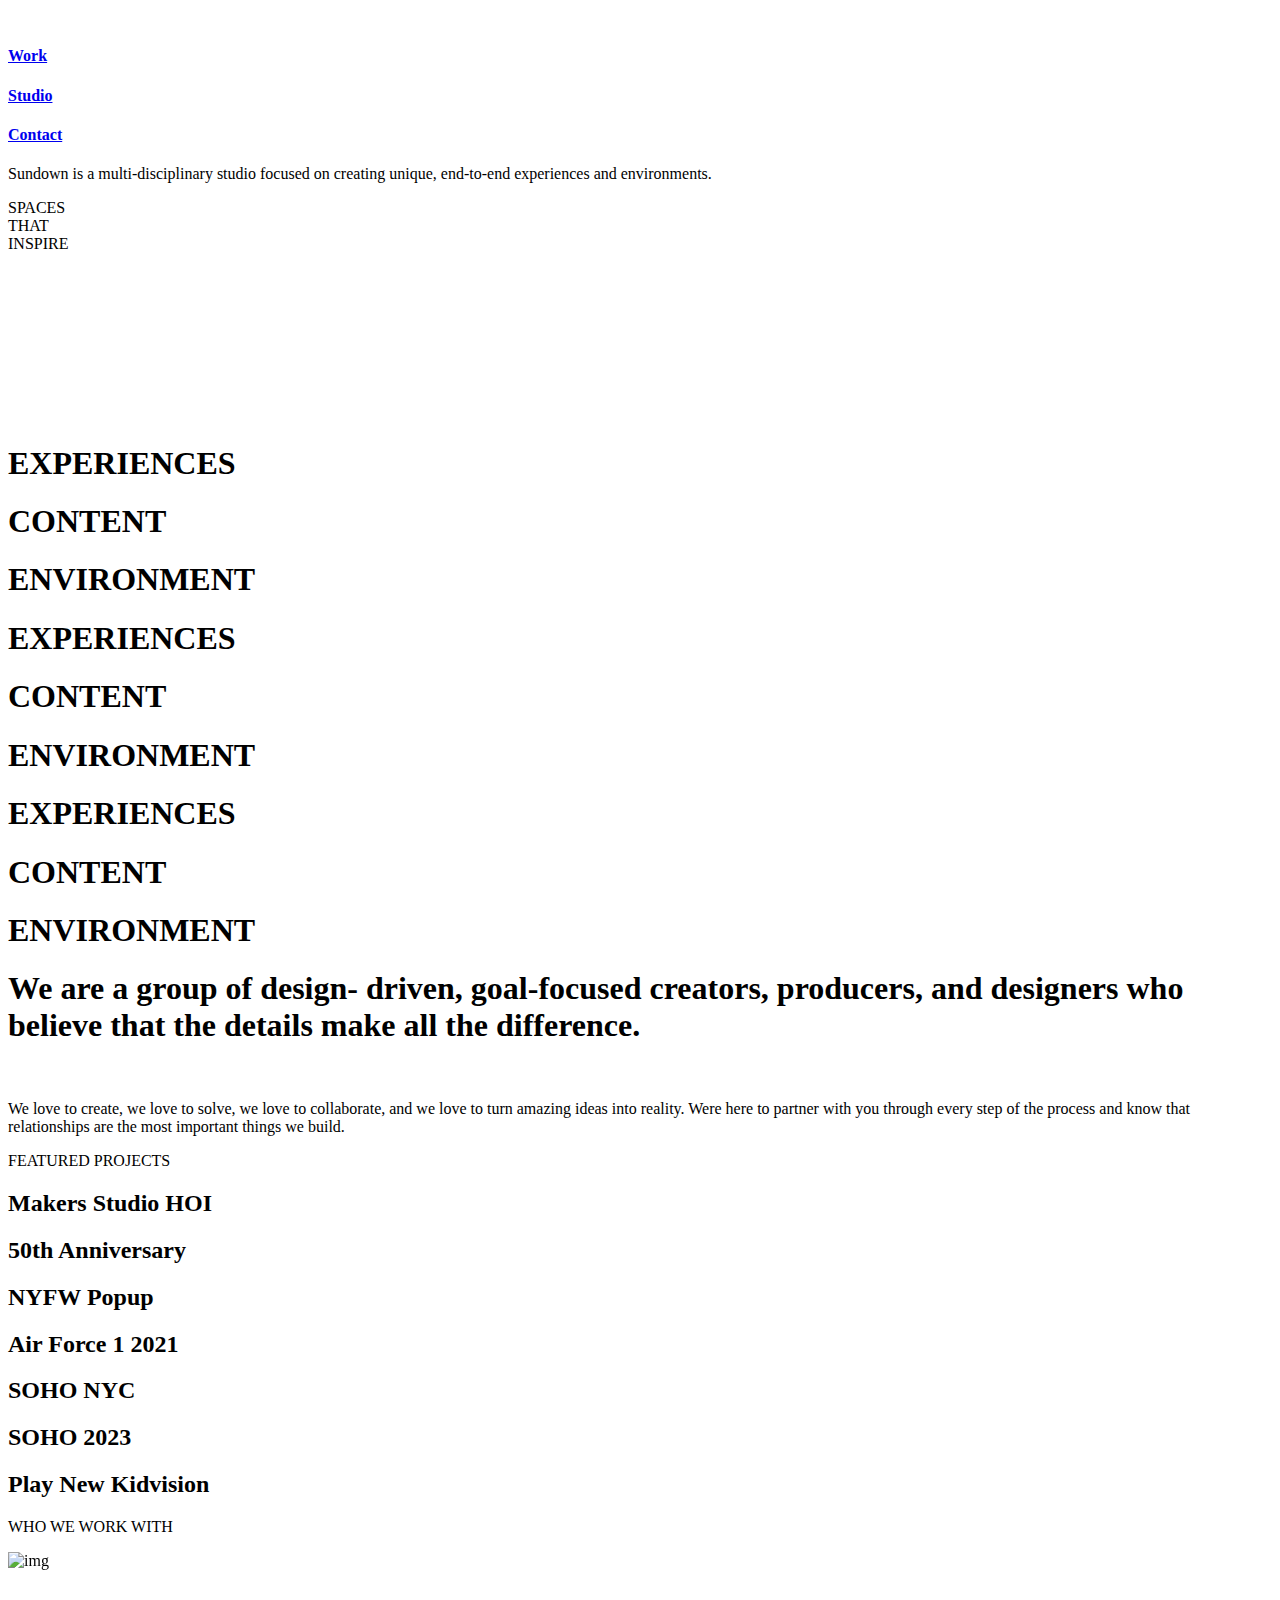
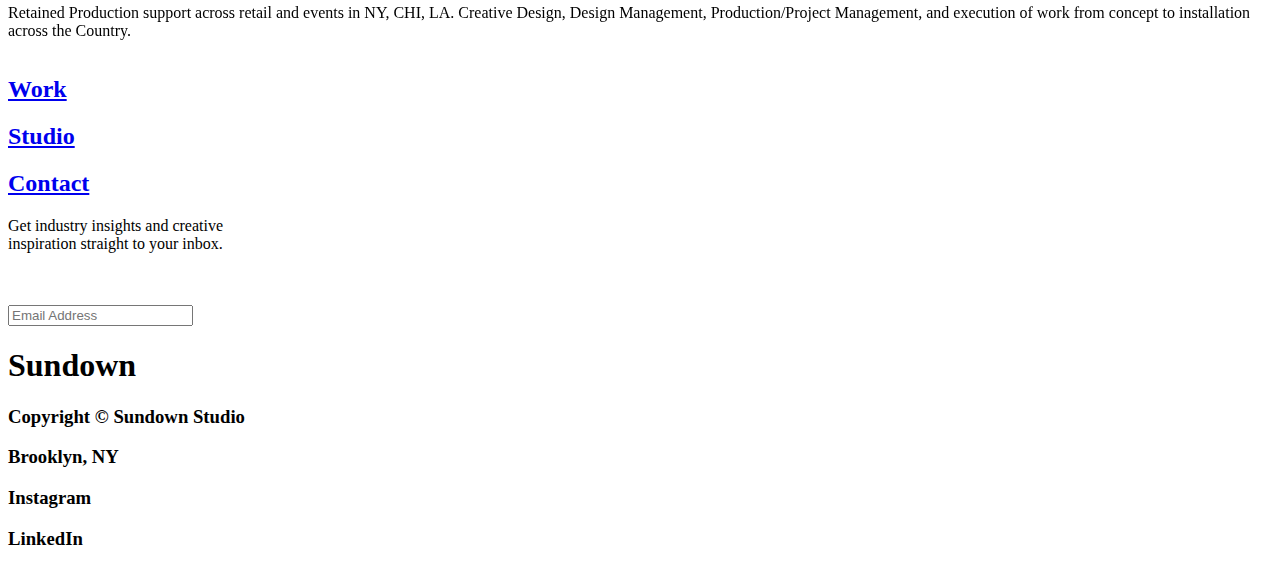
==== index.html @ d58719a7 "video update" ====
<!DOCTYPE html>
<html lang="en">
<head>
    <meta charset="UTF-8">
    <meta name="viewport" content="width=device-width, initial-scale=1.0">
    <title>Project Sunrise</title>
    <link rel="shortcut icon" href="/media/web-logo.webp" type="image/x-icon">
    <link rel="stylesheet" href="https://cdn.jsdelivr.net/npm/locomotive-scroll@3.5.4/dist/locomotive-scroll.css">
    <link rel="stylesheet" href="https://cdn.jsdelivr.net/npm/swiper@11/swiper-bundle.min.css"
/>
    <link rel="stylesheet" href="style.css">
</head>
<body>
    <div id="fixed-image"></div>
    <div id="main">
        <!-- nav bar -->
        <div id="page1">
            <div id="nav">
                <img src="https://assets-global.website-files.com/64d3dd9edfb41666c35b15b7/64d3dd9edfb41666c35b15c2_Sundown%20logo.svg" alt="">
                <div id="nav-links">
                    <h4><a href="#">Work</a></h4>
                    <h4><a href="#">Studio</a></h4>
                    <h4><a href="#">Contact</a></h4>
                </div>
            </div>
            <!-- center part -->
            <div id="center">
                <div id="left">
                    <p>Sundown is a multi-disciplinary studio focused on creating unique, end-to-end experiences and environments.</p>
                </div>
                <div id="right">
                    <p>SPACES <br>
                    THAT <br>
                    INSPIRE</p>
                </div>
            </div>
            <div id="video">
                <video src="media/video (2).mp4" autoplay loop muted></video></video>
            </div>
            <div id="hero-shape">
                <div id="hero1"></div>
                <div id="hero2"></div>
                <div id="hero3"></div>
                <div id="hero-ex"></div>
            </div>
        </div>
        <div class="page2">
            <div class="moving-text">
                <div class="cont">
                    <h1>EXPERIENCES</h1>
                    <div class="gola"></div>
                    <h1>CONTENT</h1>
                    <div class="gola"></div>
                    <h1>ENVIRONMENT</h1>
                    <div class="gola"></div>
                </div>
                <div class="cont">
                    <h1>EXPERIENCES</h1>
                    <div class="gola"></div>
                    <h1>CONTENT</h1>
                    <div class="gola"></div>
                    <h1>ENVIRONMENT</h1>
                    <div class="gola"></div>
                </div>
                <div class="cont">
                    <h1>EXPERIENCES</h1>
                    <div class="gola"></div>
                    <h1>CONTENT</h1>
                    <div class="gola"></div>
                    <h1>ENVIRONMENT</h1>
                    <div class="gola"></div>
                </div>
            </div>
            <div class="page2-bottom">
                <h1>We are a group of design- driven, goal-focused creators, producers, and designers who believe that the details make all the difference.</h1>
                <div class="page2-bottom2">
                    <img src="media/image.webp" alt="">
                    <p>We love to create, we love to solve, we love to collaborate, and we love to turn amazing ideas into reality. Were here to partner with you through every step of the process and know that relationships are the most important things we build.</p>
                </div>
            </div>
            <div id="hero-shape2">
                        <div id="hero1"></div>
                        <div id="hero2"></div>
                        <div id="hero3"></div>
                        <!-- <div id="hero-ex"></div> -->
            </div>
        </div>
        <div id="page3">
            <div class="title2">
                <div id="circle"></div>
                <p>FEATURED PROJECTS</p>
            </div>
            <!-- projects container -->
            <div id="elem-container">
                <div id="elem1" class="elem"
                    data-image="https://images.unsplash.com/photo-1701001308648-7b731a52b8d7?w=500&auto=format&fit=crop&q=60&ixlib=rb-4.0.3&ixid=M3wxMjA3fDB8MHxlZGl0b3JpYWwtZmVlZHwxNHx8fGVufDB8fHx8fA%3D%3D">
                    <div class="overlay"></div>
                    <h2>Makers Studio HOI</h2>
                </div>
                <div class="elem"
                    data-image="https://images.unsplash.com/photo-1700975928909-da4a46227a47?w=500&auto=format&fit=crop&q=60&ixlib=rb-4.0.3&ixid=M3wxMjA3fDB8MHxlZGl0b3JpYWwtZmVlZHw0fHx8ZW58MHx8fHx8">
                    <div class="overlay"></div>
                    <h2>50th Anniversary</h2>
                </div>
                <div class="elem"
                    data-image="https://images.unsplash.com/photo-1701077137611-9be394bf62f0?w=500&auto=format&fit=crop&q=60&ixlib=rb-4.0.3&ixid=M3wxMjA3fDB8MHxlZGl0b3JpYWwtZmVlZHwyMHx8fGVufDB8fHx8fA%3D%3D">
                    <div class="overlay"></div>
                    <h2>NYFW Popup</h2>
                </div>
                <div class="elem"
                    data-image="https://images.unsplash.com/photo-1701014159309-4a8b84faadfe?w=500&auto=format&fit=crop&q=60&ixlib=rb-4.0.3&ixid=M3wxMjA3fDB8MHxlZGl0b3JpYWwtZmVlZHwxOXx8fGVufDB8fHx8fA%3D%3D">
                    <div class="overlay"></div>
                    <h2>Air Force 1 2021</h2>
                </div>
                <div class="elem"
                    data-image="https://images.unsplash.com/photo-1700924546093-f914fd5b8814?w=500&auto=format&fit=crop&q=60&ixlib=rb-4.0.3&ixid=M3wxMjA3fDB8MHxlZGl0b3JpYWwtZmVlZHwyOHx8fGVufDB8fHx8fA%3D%3D">
                    <div class="overlay"></div>
                    <h2>SOHO NYC</h2>
                </div>
                <div class="elem"
                    data-image="https://images.unsplash.com/photo-1700601437860-e66da79cf6d2?w=500&auto=format&fit=crop&q=60&ixlib=rb-4.0.3&ixid=M3wxMjA3fDB8MHxlZGl0b3JpYWwtZmVlZHw1OXx8fGVufDB8fHx8fA%3D%3D">
                    <div class="overlay"></div>
                    <h2>SOHO 2023</h2>
                </div>
                <div class="elem"
                    data-image="https://images.unsplash.com/photo-1700769025506-6c3dcb9ec9b7?w=500&auto=format&fit=crop&q=60&ixlib=rb-4.0.3&ixid=M3wxMjA3fDB8MHxlZGl0b3JpYWwtZmVlZHw2OXx8fGVufDB8fHx8fA%3D%3D">
                    <div class="overlay"></div>
                    <h2>Play New Kidvision</h2>
                </div>
            </div>
        </div>
        <div id="page4">
            <div class="title2">
                <div id="circle"></div>
                <p>WHO WE WORK WITH</p>
            </div>
            <div class="swiper mySwiper">
                <div class="swiper-wrapper">
                    <div class="swiper-slide"><img src="https://assets-global.website-files.com/64d3dd9edfb41666c35b15d4/64d3dd9edfb41666c35b15ff_Nike.svg" alt="img">
                        <br> <br>
                    <p>Retained Production support across retail and events in NY, CHI, LA. Creative Design, Design Management, Production/Project Management, and execution of work from concept to installation across the Country.</p></div>

                    <div class="swiper-slide"><img src="https://assets-global.website-files.com/64d3dd9edfb41666c35b15d4/64d3dd9edfb41666c35b1600_Converse.svg" alt="img">
                        <br><br>
                    <p>Creative Concepting, Design, Design Management, Project Management, and execution of work from concept to installation across the Country. Cross functional communication and management of third party partners.</p></div>

                    <div class="swiper-slide"><img src="https://assets-global.website-files.com/64d3dd9edfb41666c35b15d4/64d3dd9edfb41666c35b15fd_Arc%E2%80%99teryx.svg" alt="img">
                        <br><br>
                    <p>Production and design along with install oversight and execution support for the SoHo store opening on Broadway St, New York. Also working on creative and production work for a new store opening in Glendale, California.</p></div>

                    <div class="swiper-slide"><img src="https://assets-global.website-files.com/64d3dd9edfb41666c35b15d4/64d3dd9edfb41666c35b15fe_Hunter.svg" alt="img">
                    <p>Design and Production partner for Hunter Holiday 2022 Pop-in at Nordstrom 57th St, New York, including activations in Women’s, Men’s and Kid’s zones. Thirty-five (35) additional smaller take-downs in Nordstrom stores across the US. Concept design for Holiday boot customization events in stores across winter 2022.</p></div>

                    <div class="swiper-slide"><img src="https://assets-global.website-files.com/64d3dd9edfb41666c35b15d4/64d3dd9edfb41666c35b1601_MediaLink.svg" alt="img">
                    <p>Creative, Design, and Production Partner for 2023 CES. Scope Included creation of Branding Identity, Assets, and Digital Content, Design, Production design, Production oversight and Installation of client activations for IBM, Delta, Instacart, and more.</p></div>

                    <div class="swiper-slide"><img src="https://assets-global.website-files.com/64d3dd9edfb41666c35b15d4/64d3dd9edfb41666c35b1602_AfterPay.svg" alt="img">
                    <p>Creative, Design, and Production Partner for 2022 NY Fashion Week Pop-Up space. In Partnership with B-Reel scope including creation of Final Design, Design Assets, 3D Renders, Production design, Production/Partner oversight and creation of a two (2) story pop-up for Afterpay’s clients such as Crocs, JD Sports, Container Store, & Revolve.</p></div>
                </div>
            </div>
        </div>
        <div id="page5">
        </div>
        <div id="full-scr">
            <div id="full-div1">
            </div>
        </div>
    </div>
    <div id="footer">
        <div id="hero-shape3">
                        <div id="hero1"></div>
                        <div id="hero2"></div>
                        <div id="hero3"></div>
                        <div id="hero-ex"></div>
        </div>
        <div id="footer-top">
            <div>
                <h2><a href="#">Work</a></h2>
                <h2><a href="#">Studio</a></h2>
                <h2><a href="#">Contact</a></h2>
            </div>
            <div id="input-mail">
                <p>Get industry insights and creative <br>
                     inspiration straight to your inbox.</p>
                     <br><br>
                     <input type="email" name="" id="" placeholder="Email Address">
            </div>
        </div>
        <h1>Sundown</h1>
        <div id="footer-bottom">
            <h3>Copyright © Sundown Studio</h3>
            <h3> Brooklyn, NY</h3>
            <h3>Instagram</h3>
            <h3>LinkedIn</h3>
        </div>
    </div>
    <!-- locomative -->
    <script src="https://cdn.jsdelivr.net/npm/locomotive-scroll@3.5.4/dist/locomotive-scroll.js"></script>
    <!-- gsap -->
    <script src="https://cdnjs.cloudflare.com/ajax/libs/gsap/3.12.5/gsap.min.js" integrity="sha512-7eHRwcbYkK4d9g/6tD/mhkf++eoTHwpNM9woBxtPUBWm67zeAfFC+HrdoE2GanKeocly/VxeLvIqwvCdk7qScg==" crossorigin="anonymous" referrerpolicy="no-referrer"></script>
    <!-- Scroll Trigger -->
    <script src="https://cdnjs.cloudflare.com/ajax/libs/gsap/3.12.5/ScrollTrigger.min.js" integrity="sha512-onMTRKJBKz8M1TnqqDuGBlowlH0ohFzMXYRNebz+yOcc5TQr/zAKsthzhuv0hiyUKEiQEQXEynnXCvNTOk50dg==" crossorigin="anonymous" referrerpolicy="no-referrer"></script>
    <!-- swiper js  -->
    <script src="https://cdn.jsdelivr.net/npm/swiper@11/swiper-bundle.min.js"></script>
    <script src="script.js"></script>
</body>
</html>
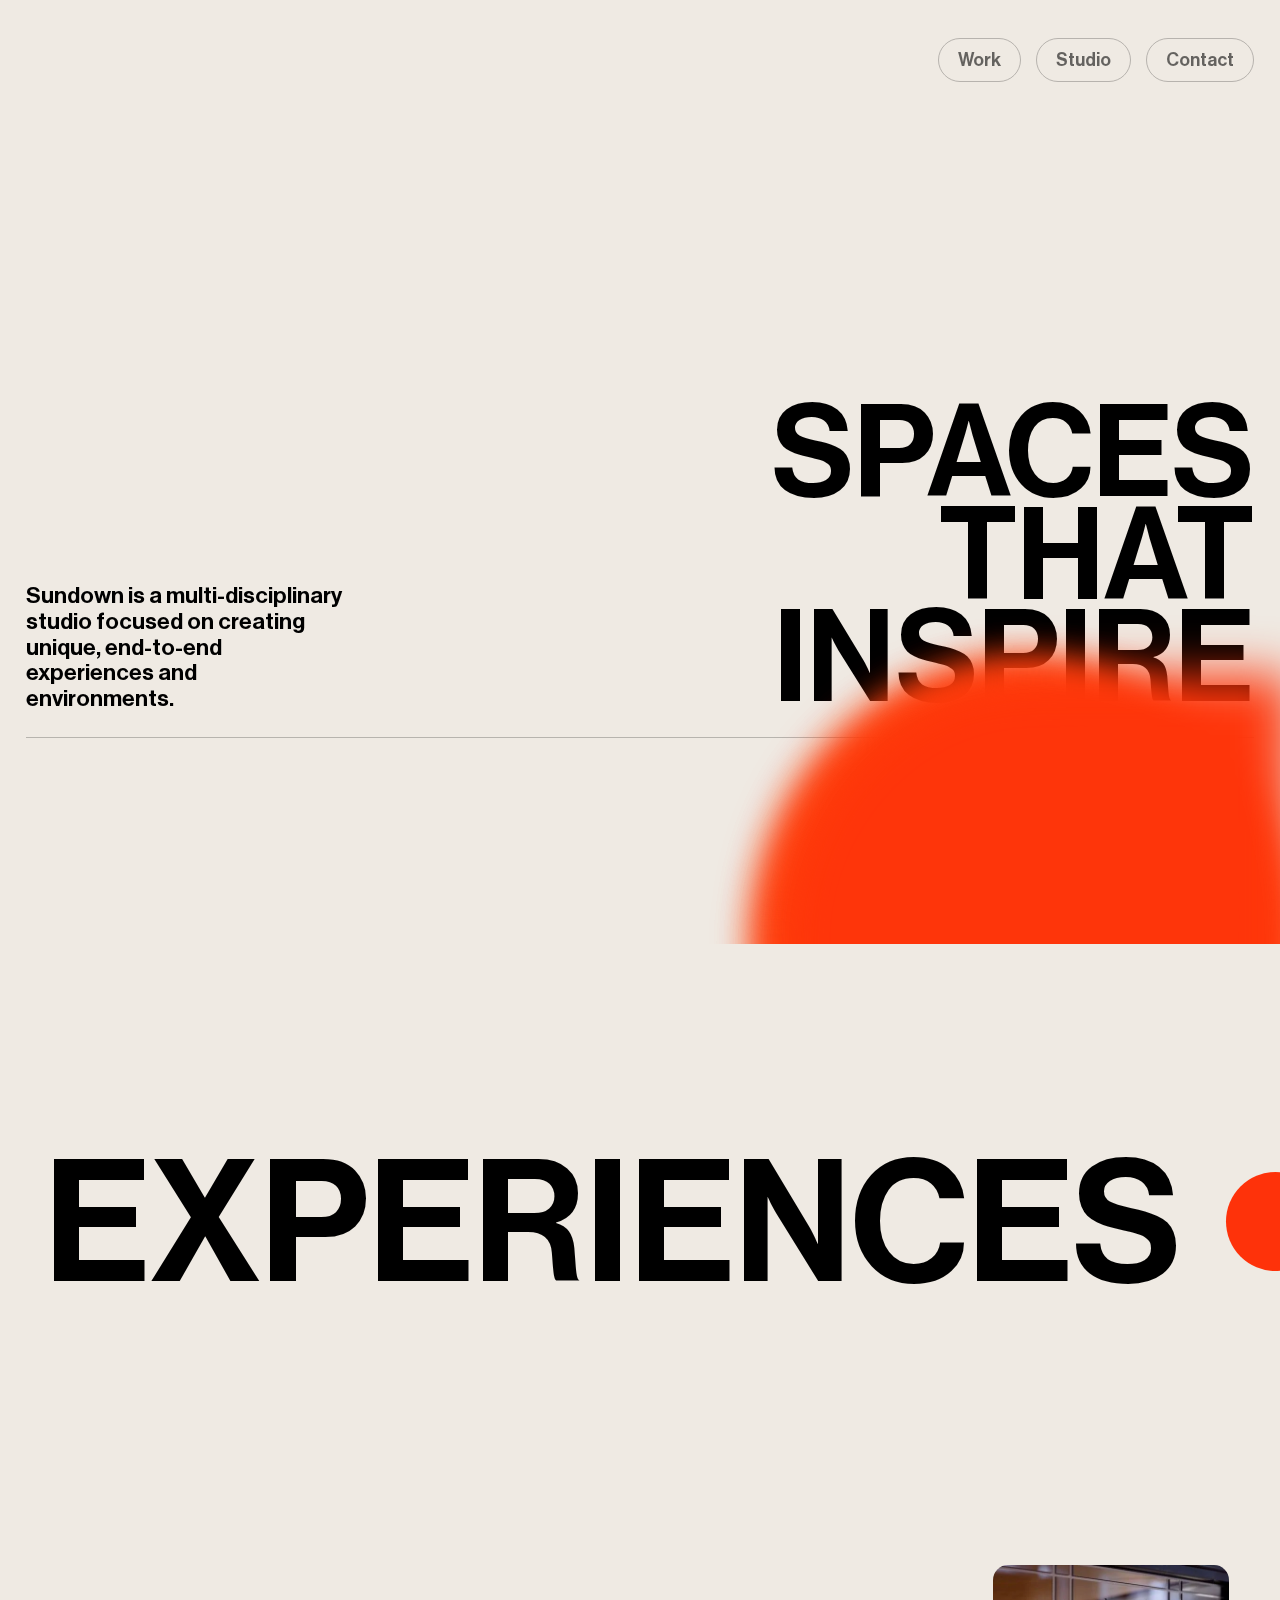
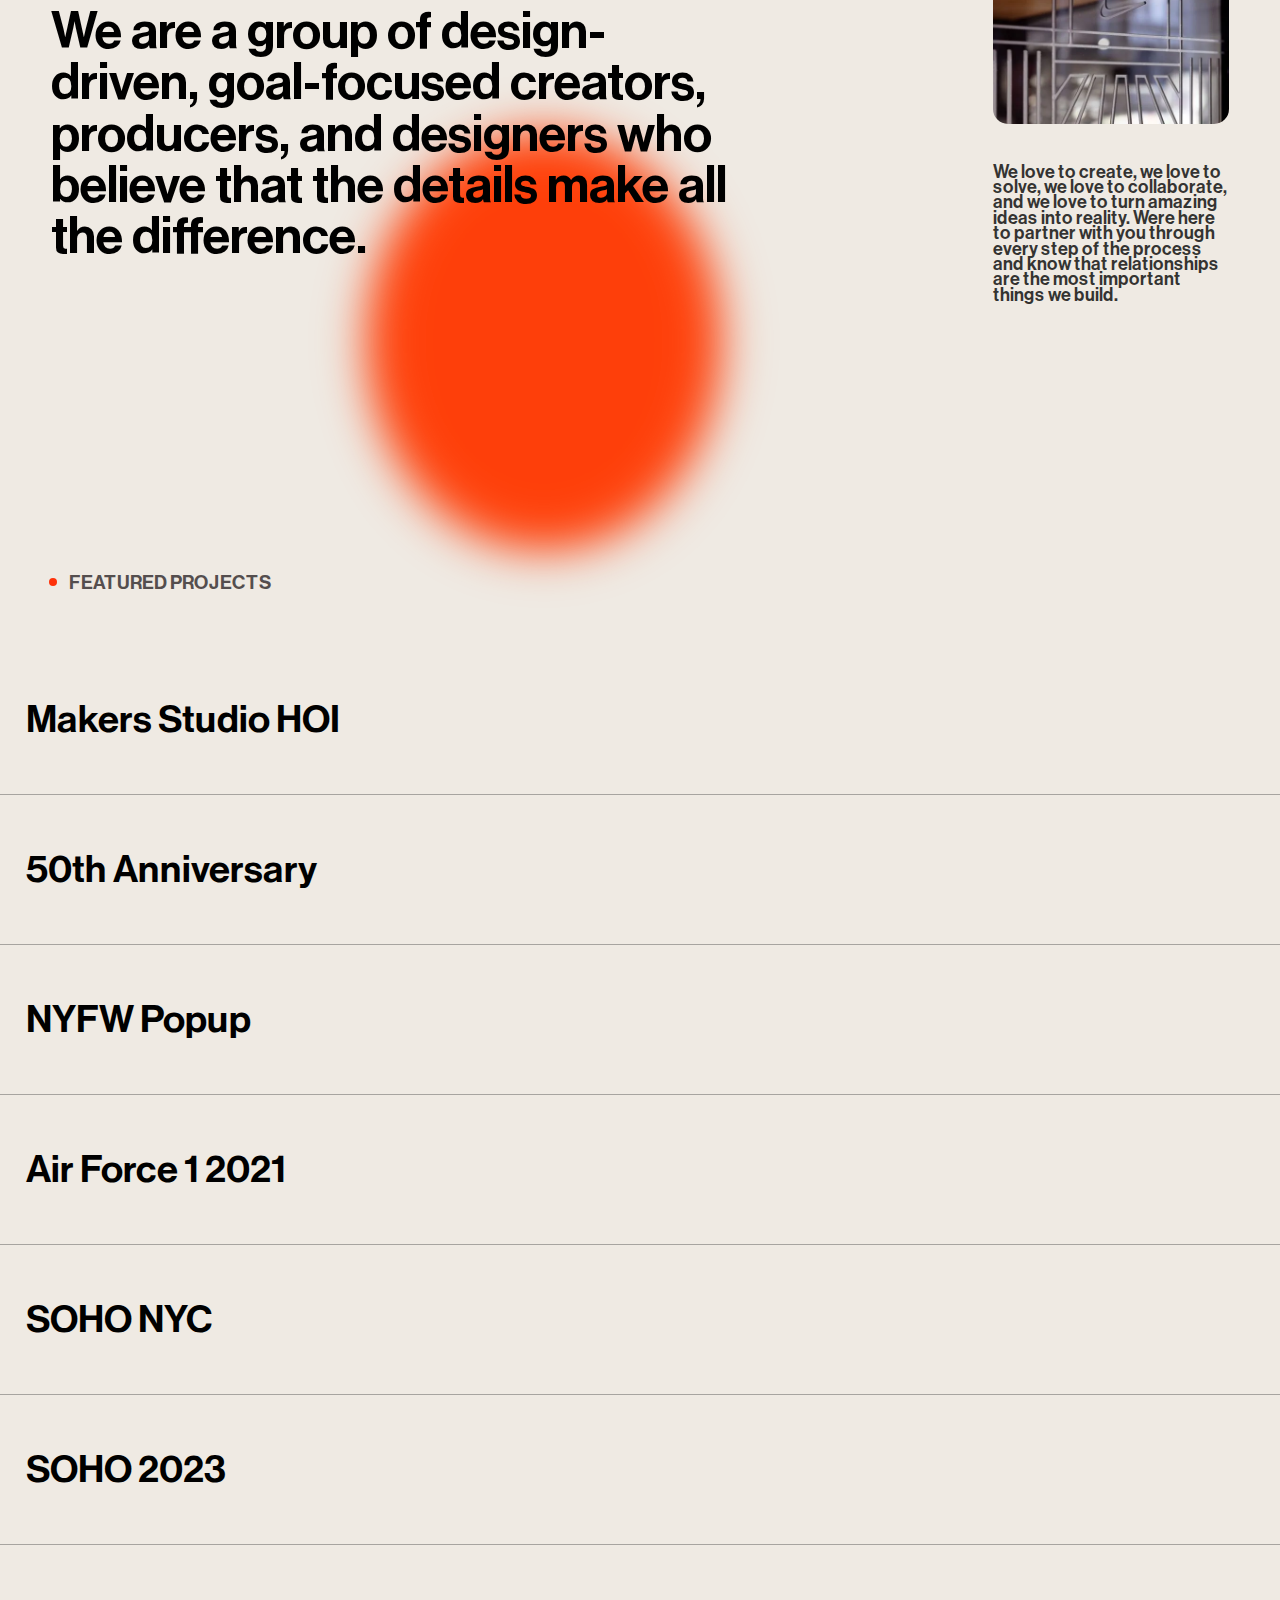
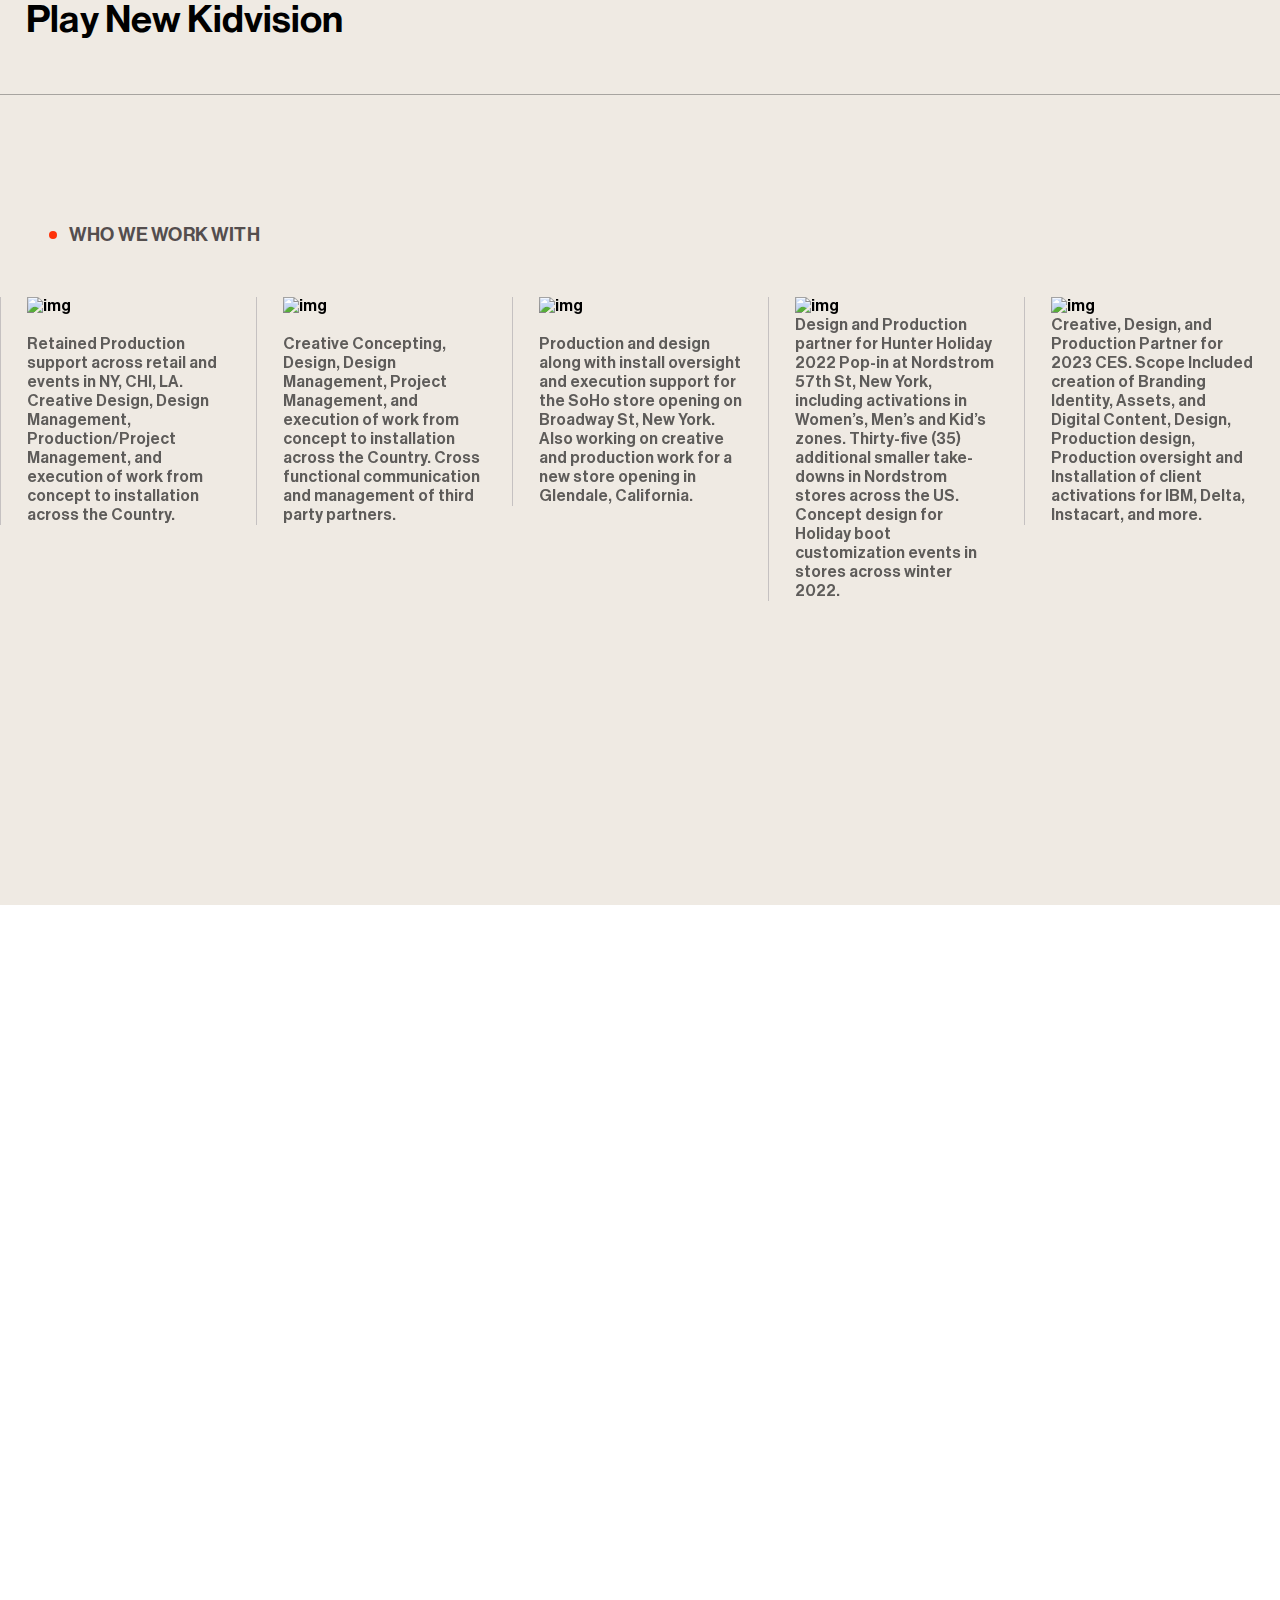
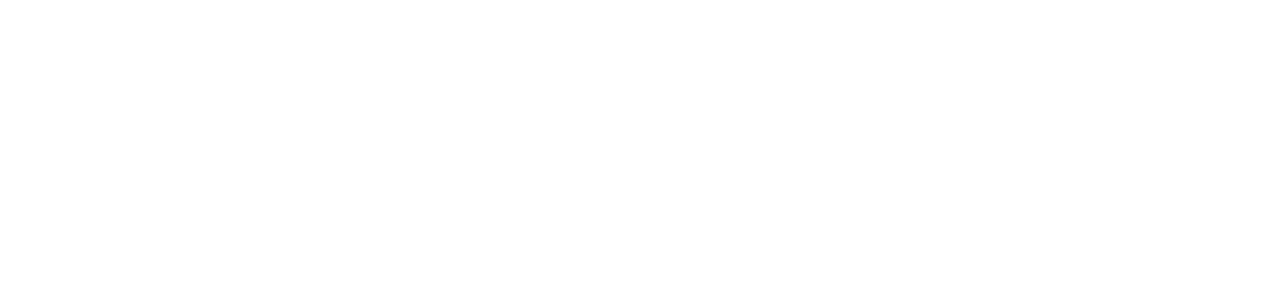
==== commit 9251c4c8: "Commiting all" ====
--- a/index.html
+++ b/index.html
@@ -4,7 +4,7 @@
     <meta charset="UTF-8">
     <meta name="viewport" content="width=device-width, initial-scale=1.0">
     <title>Project Sunrise</title>
-    <link rel="shortcut icon" href="/media/web-logo.webp" type="image/x-icon">
+    <link rel="shortcut icon" href="favicon_io/android-chrome-192x192.png" type="image/x-icon">
     <link rel="stylesheet" href="https://cdn.jsdelivr.net/npm/locomotive-scroll@3.5.4/dist/locomotive-scroll.css">
     <link rel="stylesheet" href="https://cdn.jsdelivr.net/npm/swiper@11/swiper-bundle.min.css"
 />
@@ -35,7 +35,7 @@
                 </div>
             </div>
             <div id="video">
-                <video src="media/video (2).mp4" autoplay loop muted></video></video>
+                <video src="video (2).mp4" autoplay loop muted></video></video>
             </div>
             <div id="hero-shape">
                 <div id="hero1"></div>
@@ -74,7 +74,7 @@
             <div class="page2-bottom">
                 <h1>We are a group of design- driven, goal-focused creators, producers, and designers who believe that the details make all the difference.</h1>
                 <div class="page2-bottom2">
-                    <img src="media/image.webp" alt="">
+                    <img src="image.webp" alt="">
                     <p>We love to create, we love to solve, we love to collaborate, and we love to turn amazing ideas into reality. Were here to partner with you through every step of the process and know that relationships are the most important things we build.</p>
                 </div>
             </div>
@@ -204,4 +204,4 @@
     <script src="https://cdn.jsdelivr.net/npm/swiper@11/swiper-bundle.min.js"></script>
     <script src="script.js"></script>
 </body>
-</html>
+</html>--- a/style.css
+++ b/style.css
@@ -0,0 +1,499 @@
+@font-face {
+    font-family: neu;
+    src: url(./NeueHaasDisplayMediu.ttf);
+}
+
+*{
+    margin: 0;
+    padding: 0;
+    box-sizing: border-box;
+    font-family: neu;
+    scroll-behavior: smooth;
+}
+html, body{
+    height: 100%;
+    width: 100%;
+}
+#main {
+    position: relative;
+    z-index: 11;
+    /* background-color: #EFEAE3; */
+}
+
+/* nav bar styling */
+#page1{
+    width: 100%;
+    min-height: 85vh;
+    background-color: #EFEAE3;
+    position: relative;
+    padding: 0 2vw;
+    overflow: hidden;
+}
+
+#nav{
+    height: 90px;
+    width: 100%;
+    display: flex;
+    align-items: center;
+    justify-content: space-between;
+    /* padding-left: 30px;
+    padding-right: 30px;*/
+    padding-top: 30px;
+}
+
+#nav-links{
+    display: flex;
+    gap: 15px;
+    justify-content: center;
+    align-items: center;
+}
+
+#nav-links h4{
+    position: relative;
+    padding: 10px 19px;
+    border: 1px solid #B7B3AE;
+    border-radius: 50px;
+    font-size: 18px;
+    font-weight: lighter;
+    /* font-family: 'Franklin Gothic Medium', 'Arial Narrow', Arial, sans-serif; */
+    overflow: hidden;
+    /* transition: all ease .4s; */
+}
+#nav-links h4 a{
+    text-decoration: none;
+    color: #00000094;
+    z-index: 1;
+    position: relative;
+}
+
+#nav-links h4::after{
+    content: "";
+    position: absolute;
+    height: 100%;
+    width: 100%;
+    background-color: black;
+    left: 0;
+    bottom: -100%;
+    border-radius: 60%;
+    transition: all ease 0.4s;
+    
+}
+#nav-links h4:hover::after{
+    bottom: 0;
+    border-radius: 0;
+}
+#nav-links h4:hover a{
+    color: rgba(255, 255, 255, 0.904);
+}
+
+/* Center part styling */
+#center{
+    height: 72vh;
+    width: 100%;
+    /* background-color: aqua; */
+    display: flex;
+    align-items: flex-end;
+    justify-content: space-between;
+    /* padding-left: 2vw;
+    padding-right: 2vw; */
+    padding-bottom: 2vw;
+    border-bottom: 1px solid rgba(0, 0, 0, 0.23);
+    position: relative;
+}
+#left p{
+    width: 25vw;
+    text-align: left;
+    font-size: 1.8vw;
+    line-height: 2vw;
+}
+#right{
+    font-size: 10vw;
+    text-align: right;
+    line-height: 8vw;
+}
+/* video section */
+video{
+    position: relative;
+    border-radius: 30px;
+    margin-top: 4vw;
+    width: 100%;
+    z-index: 9;
+}
+
+/* animation */
+#hero-shape{
+    height: 60vh;
+    width: 40vw;
+    position: absolute;
+    right: 0%;
+    top: 75vh;
+    rotate: 180%;
+    
+}
+#hero-ex{
+    height: 100%;
+    width: 100%;
+    background-color: #FE350A;
+    border-top-left-radius: 50%;
+    border-bottom-left-radius: 50%;
+    filter: blur(25px);
+    position: absolute;
+    left: 10px;
+}
+#hero1{
+    height: 100%;
+    width: 100%;
+    background-color: #FE350A;
+    border-radius: 50%;
+    filter: blur(20px);
+    position: absolute;
+    animation-name: animation3;
+    animation-duration: 7s;
+    animation-iteration-count: infinite;
+    animation-direction: alternate;
+}
+#hero2{
+    height: 100%;
+    width: 100%;
+    background-color: #FE5317;
+    border-radius: 50%;
+    filter: blur(25px);
+    position: absolute;
+    animation-name: animation1;
+    animation-duration: 5s;
+    animation-iteration-count: infinite;
+    animation-direction: alternate;
+}
+#hero3{
+    height: 100%;
+    width: 100%;
+    background-color: #fe3f0a;
+    border-radius: 50%;
+    filter: blur(25px);
+    position: absolute;
+    animation-name: animation2;
+    animation-duration: 6s;
+    animation-iteration-count: infinite;
+    animation-direction: alternate;
+}
+@keyframes animation1 {
+    from {
+        transform: translate(30%, -20%);
+    }
+
+    to {
+        transform: translate(5%, 10%);
+    }
+}
+@keyframes animation2 {
+    from {
+        transform: translate(5%, -15%);
+    }
+
+    to {
+        transform: translate(10%, 8%);
+    }
+}
+@keyframes animation3 {
+    from {
+        transform: translateY(10%);
+    }
+    to {
+        transform: translateX(-30%);
+    }
+}
+
+/* moving text section */
+.page2{
+    min-height: 100vh;
+    width: 100%;
+    position: relative;
+    background-color: #EFEAE3;
+}
+
+.moving-text h1{
+    font-size: 19vh;
+    margin: 5vh;
+    display: inline-block;
+    font-weight: bold;
+}
+.moving-text{
+    padding-top: 15vh;
+    display: flex;
+    overflow-x: auto;
+
+}
+.moving-text::-webkit-scrollbar{
+    display: none;
+}
+.cont{
+    display: flex;
+    align-items: center;
+    animation-name: move;
+    animation-duration: 10s;
+    animation-timing-function: linear;
+    animation-iteration-count: infinite;
+}
+.gola{
+    background-color: #FE320A;
+    height: 11vh;
+    width: 11vh;
+    border-radius: 50%;
+    margin-top: -10px;
+}
+
+@keyframes move {
+    from{
+        transform: translateX(0);
+    }
+    to{
+        transform: translateX(-100%);
+    }
+    
+}
+
+.page2-bottom{
+    height: 80vh;
+    width: 100%;
+    display: flex;
+    align-items: center;
+    justify-content: space-between;
+    padding: 0vh 4vw;
+}
+.page2-bottom h1{
+    font-size: 4vw;
+    width: 60%;
+    line-height: 4vw;
+    z-index: 9;
+}
+.page2-bottom2{
+    width: 20%;
+}
+.page2-bottom2 img{
+    width: 100%;
+    border-radius: 15px;
+    margin-bottom: 4vh;
+}
+.page2-bottom2 p{
+    font-size: 2vh;
+    font-weight: lighter;
+    color: rgba(0, 0, 0, 0.791);
+    line-height: 1.2vw;
+}
+/* page 2 hero-shape 2 */
+#hero-shape2 {
+    height: 30vw;
+    width: 25vw;
+    position: absolute;
+    border-radius: 50%;
+    top: 70%;
+    left: 30%;
+    filter: blur(15px);
+}
+
+/* page 3 */
+#page3{
+    min-height: 100vh;
+    width: 100%;
+    background-color: #EFEAE3;
+    padding-top: 6vw;
+}
+/* title2 */
+.title2 {
+    margin-left: 2.8vw;
+    display: flex;
+    align-items: center;
+    margin-bottom: 4vw;
+}
+.title2 #circle{
+    height: 8px;
+    width: 8px;
+    background-color: #FE320A;
+    border-radius: 50%;
+    margin: 0 1vw;
+}
+.title2 p{
+    font-weight: 100;
+    font-size: larger;
+    color: rgb(84, 78, 78);
+}
+
+/* Projects */
+
+.elem {
+    height: 150px;
+    width: 100%;
+    position: relative;
+
+    border-bottom: 1px solid #38383864;
+    overflow: hidden;
+    display: flex;
+    align-items: center;
+    padding: 0 2vw;
+}
+
+.elem h2 {
+    font-size: 3vw;
+    position: relative;
+    z-index: 9;
+}
+
+.elem .overlay {
+    height: 100%;
+    width: 100%;
+    background-color: orange;
+    position: absolute;
+    left: 0;
+    top: -100%;
+    transition: all ease 0.25s;
+}
+
+.elem:hover .overlay {
+    top: 0;
+}
+
+
+
+#fixed-image {
+    height: 30vw;
+    width: 24vw;
+    background-color: red;
+    border-radius: 15px;
+    position: fixed;
+    z-index: 12;
+    left: 50%;
+    top: 22%;
+    display: none;
+    background-size: cover;
+    background-position: center;
+}
+
+
+
+
+/* new lines */
+#page4 {
+    min-height: 90vh;
+    width: 100%;
+    background-color: #EFEAE3;
+    padding: 10vw 0vw;
+}
+
+.swiper {
+    width: 100%;
+    height: 100%;
+    overflow: hidden;
+}
+
+.swiper-slide {
+    height: max-content;
+    width: 20%;
+    border-left: .3px solid #c5c1c1;
+    padding: 0 2vw;
+}
+
+.swiper-slide p{
+    font-size: 1em;
+    font-weight: lighter;
+    color: #5e5c5a;
+}
+
+#page5 {
+    height: 110vh;
+    width: 100%;
+    /* background-color: red; */
+}
+
+#footer {
+    position: fixed;
+    height: 105vh;
+    width: 100%;
+    background-color: #000;
+    color: #fff;
+    z-index: 5;
+    bottom: 0;
+    display: flex;
+    /* align-items: flex-end; */
+    justify-content: flex-end;
+    flex-direction: column;
+    padding: 1vw 3vw;
+}
+
+#footer h1 {
+    font-size: 23vw;
+}
+
+#footer-div {
+    height: 20vh;
+    width: 100%;
+    position: relative;
+    top: 0%;
+ /*    background-color: red; */
+}
+
+#hero-shape3 {
+    height: 15vw;
+    width: 100%;
+    position: absolute;
+    top: 0%;
+    filter: blur(20px);
+}
+
+#footer-top {
+    padding: 0vh 2vw;
+    height: 5vw;
+    width: 100%;
+    display: flex;
+    align-items: center;
+    justify-content: space-between;
+    position: relative;
+}
+
+#footer-top div a{
+    text-decoration: none;
+    color: #EFEAE3;
+    font-size: xx-large;
+}
+
+#input-mail p{
+    font-size: x-large;
+    line-height: 4vh;
+}
+#input-mail  input{
+    background-color: transparent;
+    color: white;
+    border: none;
+    border-bottom: 2px solid rgb(94, 93, 93);
+    height: 40px;
+    width: 300px;
+}
+
+#footer-bottom {
+    border-top: 1px solid #dadadab4;
+    height: 10vh;
+    width: 100%;
+    display: flex;
+    justify-content: space-around;
+    align-items: center;
+    font-weight: lighter;
+}
+
+#full-scr {
+    height: 100vh;
+    width: 100%;
+    background-color: #00000070;
+    position: fixed;
+    z-index: 99;
+    top: -100%;
+    transition: all ease 0.5s;
+}
+
+
+/* @media (max-width:600px) {
+
+    #page1 {
+        min-height: 100vh;
+        width: 100vw;
+        padding: 0 0vw;
+    }
+} */